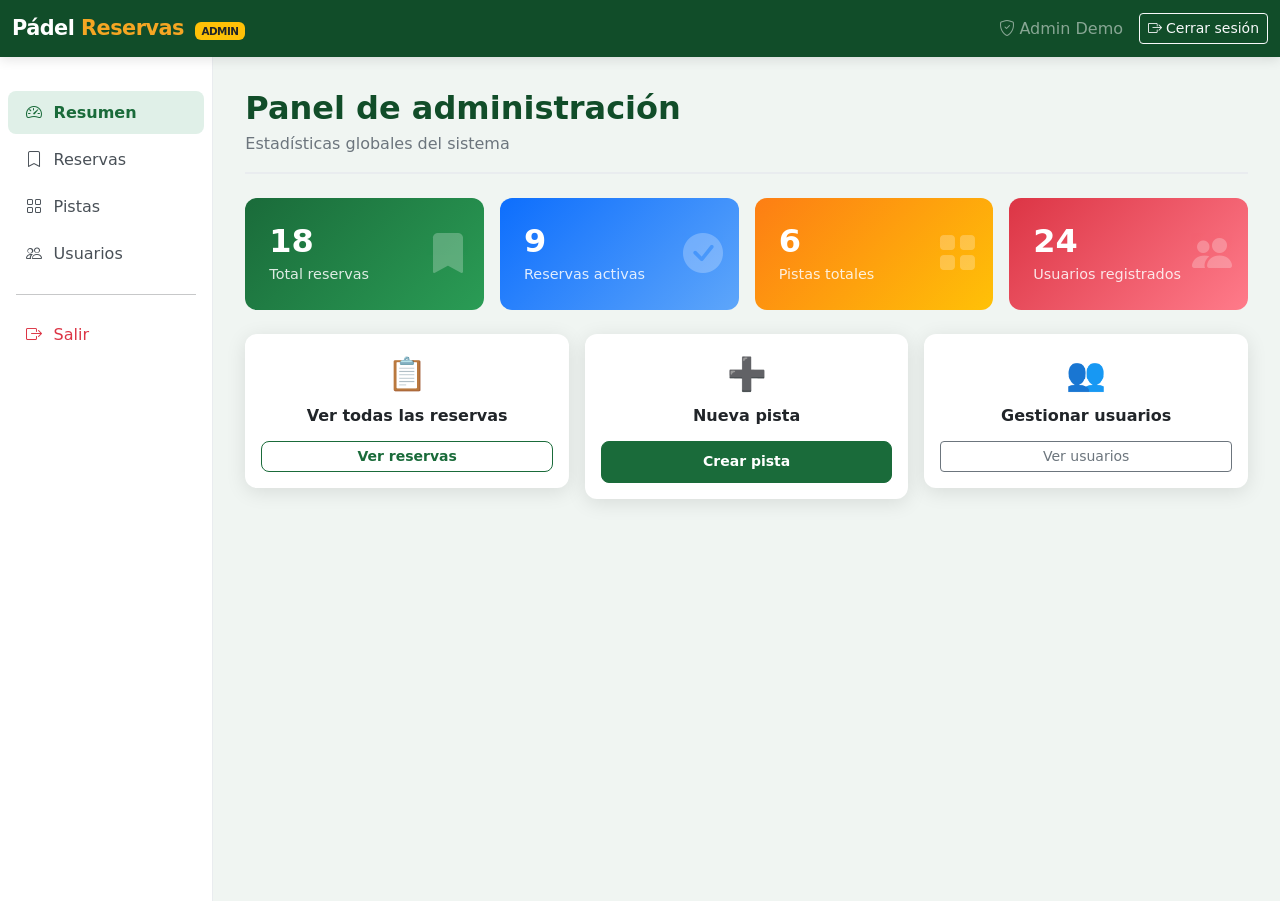
==== docs/admin.html @ 4d194f43 "Commit" ====
<!DOCTYPE html>
<html lang="es">
<head>
  <meta charset="UTF-8" />
  <meta name="viewport" content="width=device-width, initial-scale=1.0" />
  <title>Pádel Reservas — Panel Admin</title>
  <link rel="stylesheet" href="https://cdn.jsdelivr.net/npm/bootstrap@5.3.3/dist/css/bootstrap.min.css" />
  <link rel="stylesheet" href="https://cdn.jsdelivr.net/npm/bootstrap-icons@1.11.3/font/bootstrap-icons.min.css" />
  <link rel="stylesheet" href="css/style.css" />
</head>
<body>

<!-- ===== NAVBAR ===== -->
<nav class="navbar navbar-expand-md navbar-dark" style="background:#114d29;">
  <div class="container-fluid">
    <a class="navbar-brand" href="#"> Pádel <span>Reservas</span> <span class="badge bg-warning text-dark ms-1" style="font-size:.65rem;">ADMIN</span></a>
    <button class="navbar-toggler" type="button" data-bs-toggle="collapse" data-bs-target="#navMenu">
      <span class="navbar-toggler-icon"></span>
    </button>
    <div class="collapse navbar-collapse" id="navMenu">
      <ul class="navbar-nav ms-auto align-items-md-center gap-2">
        <li class="nav-item">
          <span class="nav-link text-white-50">
            <i class="bi bi-shield-check me-1"></i><span id="navName">Admin</span>
          </span>
        </li>
        <li class="nav-item">
          <button class="btn btn-outline-light btn-sm" id="logoutBtn">
            <i class="bi bi-box-arrow-right me-1"></i>Cerrar sesión
          </button>
        </li>
      </ul>
    </div>
  </div>
</nav>

<!-- ===== LAYOUT ===== -->
<div class="container-fluid g-0">
  <div class="row g-0">

    <!-- SIDEBAR -->
    <div class="col-md-2 sidebar d-flex flex-column">
      <nav class="nav flex-column pt-2">
        <a class="nav-link active" href="#" data-section="resumen">
          <i class="bi bi-speedometer2"></i> Resumen
        </a>
        <a class="nav-link" href="#" data-section="reservas">
          <i class="bi bi-bookmark"></i> Reservas
        </a>
        <a class="nav-link" href="#" data-section="pistas">
          <i class="bi bi-grid"></i> Pistas
        </a>
        <a class="nav-link" href="#" data-section="usuarios">
          <i class="bi bi-people"></i> Usuarios
        </a>
        <hr class="mx-3" />
        <a class="nav-link text-danger" href="#" id="sidebarLogout">
          <i class="bi bi-box-arrow-right"></i> Salir
        </a>
      </nav>
    </div>

    <!-- MAIN -->
    <div class="col-md-10 main-content">

      <!-- ===== RESUMEN ===== -->
      <div class="section active" id="sec-resumen">
        <div class="page-header">
          <h2>Panel de administración</h2>
          <p>Estadísticas globales del sistema</p>
        </div>

        <div class="row g-3 mb-4">
          <div class="col-6 col-lg-3">
            <div class="stat-card stat-green">
              <h3 id="statTotalRes">–</h3>
              <p>Total reservas</p>
              <i class="bi bi-bookmark-fill stat-icon"></i>
            </div>
          </div>
          <div class="col-6 col-lg-3">
            <div class="stat-card stat-blue">
              <h3 id="statActivasRes">–</h3>
              <p>Reservas activas</p>
              <i class="bi bi-check-circle-fill stat-icon"></i>
            </div>
          </div>
          <div class="col-6 col-lg-3">
            <div class="stat-card stat-orange">
              <h3 id="statTotalPistas">–</h3>
              <p>Pistas totales</p>
              <i class="bi bi-grid-fill stat-icon"></i>
            </div>
          </div>
          <div class="col-6 col-lg-3">
            <div class="stat-card stat-red">
              <h3 id="statTotalUsers">–</h3>
              <p>Usuarios registrados</p>
              <i class="bi bi-people-fill stat-icon"></i>
            </div>
          </div>
        </div>

        <!-- Acciones rápidas -->
        <div class="row g-3">
          <div class="col-md-4">
            <div class="card text-center p-3">
              <div style="font-size:2rem;margin-bottom:.5rem;">📋</div>
              <h6 class="fw-bold">Ver todas las reservas</h6>
              <button class="btn btn-sm btn-outline-primary mt-2" onclick="navigateTo('reservas')">Ver reservas</button>
            </div>
          </div>
          <div class="col-md-4">
            <div class="card text-center p-3">
              <div style="font-size:2rem;margin-bottom:.5rem;">➕</div>
              <h6 class="fw-bold">Nueva pista</h6>
              <button class="btn btn-sm btn-primary mt-2" onclick="navigateTo('pistas'); setTimeout(openCreateCourtModal, 300)">Crear pista</button>
            </div>
          </div>
          <div class="col-md-4">
            <div class="card text-center p-3">
              <div style="font-size:2rem;margin-bottom:.5rem;">👥</div>
              <h6 class="fw-bold">Gestionar usuarios</h6>
              <button class="btn btn-sm btn-outline-secondary mt-2" onclick="navigateTo('usuarios')">Ver usuarios</button>
            </div>
          </div>
        </div>
      </div>

      <!-- ===== RESERVAS ADMIN ===== -->
      <div class="section" id="sec-reservas">
        <div class="page-header">
          <h2>Todas las reservas</h2>
          <p>Gestión global de reservas</p>
        </div>

        <!-- Filtros -->
        <div class="card mb-3">
          <div class="card-body">
            <div class="row g-2 align-items-end">
              <div class="col-md-3">
                <label class="form-label small fw-semibold">Fecha</label>
                <input type="date" class="form-control form-control-sm" id="adminResDate" />
              </div>
              <div class="col-md-3">
                <label class="form-label small fw-semibold">Pista</label>
                <select class="form-select form-select-sm" id="adminResCourt">
                  <option value="">Todas</option>
                </select>
              </div>
              <div class="col-md-3">
                <label class="form-label small fw-semibold">Usuario ID</label>
                <input type="number" class="form-control form-control-sm" id="adminResUser" placeholder="ID usuario" />
              </div>
              <div class="col-md-3">
                <button class="btn btn-primary btn-sm w-100" id="adminResFilterBtn">
                  <i class="bi bi-funnel me-1"></i>Filtrar
                </button>
              </div>
            </div>
          </div>
        </div>

        <div id="adminResTable">
          <div class="loading-spinner"><div class="spinner-border text-success me-2"></div> Cargando...</div>
        </div>
      </div>

      <!-- ===== PISTAS ADMIN ===== -->
      <div class="section" id="sec-pistas">
        <div class="page-header d-flex justify-content-between align-items-center flex-wrap gap-2">
          <div>
            <h2>Gestión de pistas</h2>
            <p>Crear, editar y desactivar pistas</p>
          </div>
          <button class="btn btn-primary" onclick="openCreateCourtModal()">
            <i class="bi bi-plus-lg me-2"></i>Nueva pista
          </button>
        </div>
        <div id="adminCourtsTable">
          <div class="loading-spinner"><div class="spinner-border text-success me-2"></div> Cargando...</div>
        </div>
      </div>

      <!-- ===== USUARIOS ADMIN ===== -->
      <div class="section" id="sec-usuarios">
        <div class="page-header">
          <h2>Usuarios registrados</h2>
          <p>Listado de todos los usuarios del sistema</p>
        </div>
        <div id="adminUsersTable">
          <div class="loading-spinner"><div class="spinner-border text-success me-2"></div> Cargando...</div>
        </div>
      </div>

    </div><!-- /main-content -->
  </div><!-- /row -->
</div><!-- /container-fluid -->

<!-- ===== MODAL: CREAR/EDITAR PISTA ===== -->
<div class="modal fade" id="courtModal" tabindex="-1">
  <div class="modal-dialog modal-dialog-centered">
    <div class="modal-content">
      <div class="modal-header">
        <h5 class="modal-title" id="courtModalTitle"><i class="bi bi-grid me-2 text-success"></i>Nueva pista</h5>
        <button type="button" class="btn-close" data-bs-dismiss="modal"></button>
      </div>
      <div class="modal-body">
        <div id="courtModalAlert"></div>
        <form id="courtForm" novalidate>
          <input type="hidden" id="courtId" />
          <div class="mb-3">
            <label class="form-label">Nombre de la pista</label>
            <input type="text" class="form-control" id="courtNombre" placeholder="Pista 1" required />
          </div>
          <div class="mb-3">
            <label class="form-label">Ubicación</label>
            <input type="text" class="form-control" id="courtUbicacion" placeholder="Pabellón A, planta baja" />
          </div>
          <div class="mb-3">
            <label class="form-label">Precio por hora (€)</label>
            <div class="input-group">
              <span class="input-group-text">€</span>
              <input type="number" class="form-control" id="courtPrecio" step="0.5" min="0" placeholder="15.00" />
            </div>
          </div>
          <div class="form-check form-switch mb-3" id="courtActivaRow" style="display:none;">
            <input class="form-check-input" type="checkbox" id="courtActiva" checked />
            <label class="form-check-label" for="courtActiva">Pista activa</label>
          </div>
        </form>
      </div>
      <div class="modal-footer">
        <button type="button" class="btn btn-secondary" data-bs-dismiss="modal">Cancelar</button>
        <button type="button" class="btn btn-primary" id="saveCourtBtn">
          <i class="bi bi-floppy me-2"></i>Guardar
        </button>
      </div>
    </div>
  </div>
</div>

<script src="https://cdn.jsdelivr.net/npm/bootstrap@5.3.3/dist/js/bootstrap.bundle.min.js"></script>
<script>
  document.getElementById('navName').textContent = 'Admin Demo';

  function showDemo(message) {
    alert(message || 'Modo demo visual: accion sin backend.');
  }

  // ===== NAVEGACIÓN =====
  function navigateTo(sectionName) {
    document.querySelectorAll('.section').forEach(s => s.classList.remove('active'));
    document.querySelectorAll('.sidebar .nav-link').forEach(l => l.classList.remove('active'));
    document.getElementById('sec-' + sectionName).classList.add('active');
    document.querySelector(`[data-section="${sectionName}"]`).classList.add('active');
    onSectionEnter(sectionName);
  }

  document.querySelectorAll('[data-section]').forEach(link => {
    link.addEventListener('click', function (e) {
      e.preventDefault();
      navigateTo(this.dataset.section);
    });
  });

  function onSectionEnter(name) {
    if (name === 'resumen')  loadResumen();
    if (name === 'reservas') { initAdminResFilter(); loadAdminReservations(); }
    if (name === 'pistas')   loadAdminCourts();
    if (name === 'usuarios') loadAdminUsers();
  }

  document.getElementById('logoutBtn').addEventListener('click', function () { showDemo('Modo demo visual: no hay logout real.'); });
  document.getElementById('sidebarLogout').addEventListener('click', function (e) { e.preventDefault(); showDemo('Modo demo visual: no hay logout real.'); });

  // ===== RESUMEN =====
  function loadResumen() {
    document.getElementById('statTotalRes').textContent = '18';
    document.getElementById('statActivasRes').textContent = '9';
    document.getElementById('statTotalPistas').textContent = '6';
    document.getElementById('statTotalUsers').textContent = '24';
  }
  loadResumen();

  // ===== RESERVAS ADMIN =====
  function initAdminResFilter() {
    const sel = document.getElementById('adminResCourt');
    if (sel.options.length <= 1) {
      sel.innerHTML += '<option value="1">Pista Central</option><option value="2">Pista Norte</option>';
    }
  }

  function loadAdminReservations() {
    const container = document.getElementById('adminResTable');
    container.innerHTML = `
        <div class="table-responsive">
          <table class="table table-hover align-middle">
            <thead>
              <tr>
                <th>#</th>
                <th>Usuario</th>
                <th>Pista</th>
                <th>Fecha</th>
                <th>Inicio</th>
                <th>Fin</th>
                <th>Duración</th>
                <th>Estado</th>
              </tr>
            </thead>
            <tbody>
              <tr>
                <td class="text-muted small">501</td>
                <td>Usuario Demo</td>
                <td><strong>Pista Central</strong></td>
                <td>14/04/2026</td>
                <td>18:00</td>
                <td>19:00</td>
                <td>60 min</td>
                <td><span class="badge-activa">ACTIVA</span></td>
              </tr>
            </tbody>
          </table>
        </div>`;
  }

  document.getElementById('adminResFilterBtn').addEventListener('click', function () {
    showDemo('Modo demo visual: filtro sin backend.');
    loadAdminReservations();
  });

  // ===== PISTAS ADMIN =====
  function loadAdminCourts() {
    const container = document.getElementById('adminCourtsTable');
    container.innerHTML = `
        <div class="table-responsive">
          <table class="table table-hover align-middle">
            <thead>
              <tr>
                <th>#</th>
                <th>Nombre</th>
                <th>Ubicación</th>
                <th>Precio/h</th>
                <th>Estado</th>
                <th>Acciones</th>
              </tr>
            </thead>
            <tbody>
              <tr>
                <td class="text-muted small">1</td>
                <td><strong>Pista Central</strong></td>
                <td>Pabellon A</td>
                <td>18 EUR</td>
                <td><span class="badge bg-success">Activa</span></td>
                <td>
                  <button class="btn btn-sm btn-outline-warning me-1" onclick="openEditCourtModal(1, 'Pista Central', 'Pabellon A', 18, true)"><i class="bi bi-pencil"></i></button>
                  <button class="btn btn-sm btn-outline-danger" onclick="deleteCourt()"><i class="bi bi-trash"></i></button>
                </td>
              </tr>
            </tbody>
          </table>
        </div>`;
  }

  // Crear pista
  function openCreateCourtModal() {
    document.getElementById('courtModalTitle').innerHTML = '<i class="bi bi-plus-lg me-2 text-success"></i>Nueva pista';
    document.getElementById('courtId').value      = '';
    document.getElementById('courtNombre').value  = '';
    document.getElementById('courtUbicacion').value = '';
    document.getElementById('courtPrecio').value  = '';
    document.getElementById('courtModalAlert').innerHTML = '';
    document.getElementById('courtActivaRow').style.display = 'none';
    new bootstrap.Modal(document.getElementById('courtModal')).show();
  }

  // Editar pista
  function openEditCourtModal(id, nombre, ubicacion, precio, activa) {
    document.getElementById('courtModalTitle').innerHTML = '<i class="bi bi-pencil me-2 text-warning"></i>Editar pista';
    document.getElementById('courtId').value       = id;
    document.getElementById('courtNombre').value   = nombre;
    document.getElementById('courtUbicacion').value = ubicacion;
    document.getElementById('courtPrecio').value   = precio ?? '';
    document.getElementById('courtActiva').checked = activa;
    document.getElementById('courtModalAlert').innerHTML = '';
    document.getElementById('courtActivaRow').style.display = 'block';
    new bootstrap.Modal(document.getElementById('courtModal')).show();
  }

  document.getElementById('saveCourtBtn').addEventListener('click', function () {
    document.getElementById('courtModalAlert').innerHTML = '<div class="alert alert-info py-2">Modo demo visual: no se guardan cambios reales.</div>';
  });

  function deleteCourt() {
    showDemo('Modo demo visual: eliminar/desactivar pista sin backend.');
  }

  // ===== USUARIOS ADMIN =====
  function loadAdminUsers() {
    const container = document.getElementById('adminUsersTable');
    container.innerHTML = `
        <div class="table-responsive">
          <table class="table table-hover align-middle">
            <thead>
              <tr>
                <th>#</th>
                <th>Nombre</th>
                <th>Email</th>
                <th>Teléfono</th>
                <th>Rol</th>
                <th>Fecha registro</th>
                <th>Estado</th>
              </tr>
            </thead>
            <tbody>
              <tr>
                <td class="text-muted small">10</td>
                <td><strong>Usuario Demo</strong></td>
                <td>demo@padel.local</td>
                <td>600 000 000</td>
                <td><span class="badge bg-primary">USER</span></td>
                <td class="small text-muted">14/04/2026</td>
                <td><span class="badge bg-success">Activo</span></td>
              </tr>
            </tbody>
          </table>
        </div>`;
  }

  // Carga sección inicial
  onSectionEnter('resumen');
</script>
</body>
</html>
---- docs/css/style.css ----
/* ===== PÁDEL RESERVAS - Custom Styles ===== */

:root {
  --primary: #1a6b3a;
  --primary-dark: #114d29;
  --primary-light: #2a9c55;
  --accent: #f5a623;
  --bg-dark: #0f1b14;
  --bg-card: #ffffff;
  --text-muted: #6c757d;
  --border-radius: 12px;
  --shadow: 0 4px 20px rgba(0,0,0,0.10);
  --shadow-lg: 0 8px 40px rgba(0,0,0,0.18);
}

/* ===== BASE ===== */
body {
  font-family: 'Segoe UI', system-ui, -apple-system, sans-serif;
  background-color: #f0f5f2;
  color: #212529;
}

/* ===== NAVBAR ===== */
.navbar-brand {
  font-weight: 700;
  font-size: 1.3rem;
  letter-spacing: -0.5px;
}

.navbar-brand span {
  color: var(--accent);
}

.navbar {
  box-shadow: 0 2px 12px rgba(0,0,0,0.12);
}

/* ===== AUTH PAGES ===== */
.auth-wrapper {
  min-height: 100vh;
  display: flex;
  align-items: center;
  justify-content: center;
  background: linear-gradient(135deg, var(--bg-dark) 0%, var(--primary-dark) 50%, var(--primary) 100%);
  padding: 2rem 1rem;
}

.auth-card {
  background: white;
  border-radius: var(--border-radius);
  box-shadow: var(--shadow-lg);
  width: 100%;
  max-width: 440px;
  padding: 2.5rem 2.2rem;
}

.auth-logo {
  text-align: center;
  margin-bottom: 1.5rem;
}

.auth-logo .logo-icon {
  width: 64px;
  height: 64px;
  background: linear-gradient(135deg, var(--primary), var(--primary-light));
  border-radius: 16px;
  display: inline-flex;
  align-items: center;
  justify-content: center;
  font-size: 2rem;
  margin-bottom: 0.75rem;
}

.auth-logo h1 {
  font-size: 1.6rem;
  font-weight: 700;
  color: var(--primary-dark);
  margin: 0;
}

.auth-logo p {
  color: var(--text-muted);
  font-size: 0.9rem;
  margin: 0.25rem 0 0;
}

/* ===== FORM CONTROLS ===== */
.form-control, .form-select {
  border-radius: 8px;
  border: 1.5px solid #dee2e6;
  padding: 0.6rem 0.9rem;
  transition: border-color 0.2s, box-shadow 0.2s;
}

.form-control:focus, .form-select:focus {
  border-color: var(--primary);
  box-shadow: 0 0 0 3px rgba(26,107,58,0.12);
}

.form-label {
  font-weight: 500;
  font-size: 0.88rem;
  color: #495057;
  margin-bottom: 0.3rem;
}

/* ===== BUTTONS ===== */
.btn-primary {
  background-color: var(--primary);
  border-color: var(--primary);
  border-radius: 8px;
  font-weight: 600;
  padding: 0.6rem 1.2rem;
  transition: background-color 0.2s, transform 0.1s;
}

.btn-primary:hover {
  background-color: var(--primary-dark);
  border-color: var(--primary-dark);
  transform: translateY(-1px);
}

.btn-primary:active {
  transform: translateY(0);
}

.btn-outline-primary {
  color: var(--primary);
  border-color: var(--primary);
  border-radius: 8px;
  font-weight: 600;
}

.btn-outline-primary:hover {
  background-color: var(--primary);
  border-color: var(--primary);
}

.btn-danger {
  border-radius: 8px;
  font-weight: 600;
}

.btn-warning {
  border-radius: 8px;
  font-weight: 600;
}

.btn-success {
  background-color: var(--primary);
  border-color: var(--primary);
  border-radius: 8px;
  font-weight: 600;
}

/* ===== CARDS ===== */
.card {
  border: none;
  border-radius: var(--border-radius);
  box-shadow: var(--shadow);
}

.card-header {
  border-radius: var(--border-radius) var(--border-radius) 0 0 !important;
  font-weight: 600;
}

/* ===== DASHBOARD ===== */
.sidebar {
  min-height: calc(100vh - 56px);
  background: white;
  border-right: 1px solid #e9ecef;
  padding-top: 1.5rem;
}

.sidebar .nav-link {
  color: #495057;
  border-radius: 8px;
  margin: 2px 8px;
  padding: 0.6rem 1rem;
  display: flex;
  align-items: center;
  gap: 0.6rem;
  font-weight: 500;
  transition: background-color 0.15s, color 0.15s;
}

.sidebar .nav-link:hover {
  background-color: #f0f5f2;
  color: var(--primary);
}

.sidebar .nav-link.active {
  background-color: #e0f0e8;
  color: var(--primary);
  font-weight: 600;
}

.sidebar .nav-link i {
  width: 20px;
  text-align: center;
}

.main-content {
  padding: 2rem;
}

/* ===== STATS CARDS ===== */
.stat-card {
  border-radius: var(--border-radius);
  padding: 1.5rem;
  color: white;
  position: relative;
  overflow: hidden;
}

.stat-card .stat-icon {
  font-size: 2.5rem;
  opacity: 0.25;
  position: absolute;
  right: 1rem;
  top: 50%;
  transform: translateY(-50%);
}

.stat-card h3 {
  font-size: 2rem;
  font-weight: 700;
  margin: 0;
}

.stat-card p {
  margin: 0.25rem 0 0;
  opacity: 0.85;
  font-size: 0.9rem;
}

.stat-green { background: linear-gradient(135deg, var(--primary), var(--primary-light)); }
.stat-blue  { background: linear-gradient(135deg, #0d6efd, #5ea6fa); }
.stat-orange{ background: linear-gradient(135deg, #fd7e14, #ffc107); }
.stat-red   { background: linear-gradient(135deg, #dc3545, #ff7b8a); }

/* ===== TABLES ===== */
.table {
  border-radius: var(--border-radius);
  overflow: hidden;
}

.table thead th {
  background-color: #f8fafa;
  font-weight: 600;
  font-size: 0.85rem;
  text-transform: uppercase;
  letter-spacing: 0.5px;
  color: var(--text-muted);
  border-bottom: 2px solid #e9ecef;
}

/* ===== BADGES ===== */
.badge-activa {
  background-color: #d1f5e0;
  color: #155724;
  border-radius: 20px;
  padding: 4px 10px;
  font-size: 0.8rem;
  font-weight: 600;
}

.badge-cancelada {
  background-color: #f8d7da;
  color: #721c24;
  border-radius: 20px;
  padding: 4px 10px;
  font-size: 0.8rem;
  font-weight: 600;
}

/* ===== COURT CARDS ===== */
.court-card {
  border-radius: var(--border-radius);
  overflow: hidden;
  transition: transform 0.2s, box-shadow 0.2s;
  cursor: pointer;
}

.court-card:hover {
  transform: translateY(-3px);
  box-shadow: var(--shadow-lg);
}

.court-card .court-img {
  height: 140px;
  background: linear-gradient(135deg, var(--primary-dark), var(--primary));
  display: flex;
  align-items: center;
  justify-content: center;
  font-size: 3.5rem;
}

/* ===== AVAILABILITY SLOTS ===== */
.slot-grid {
  display: grid;
  grid-template-columns: repeat(auto-fill, minmax(110px, 1fr));
  gap: 0.5rem;
  margin-top: 1rem;
}

.slot {
  padding: 0.5rem;
  border-radius: 8px;
  text-align: center;
  font-size: 0.85rem;
  font-weight: 600;
  cursor: pointer;
  transition: transform 0.1s;
  border: 2px solid transparent;
}

.slot-available {
  background-color: #e0f0e8;
  color: var(--primary-dark);
  border-color: #b0ddc0;
}

.slot-available:hover {
  background-color: var(--primary);
  color: white;
  transform: scale(1.03);
}

.slot-selected {
  background-color: var(--primary);
  color: white;
  border-color: var(--primary-dark);
}

/* ===== MODALS ===== */
.modal-content {
  border: none;
  border-radius: var(--border-radius);
  box-shadow: var(--shadow-lg);
}

.modal-header {
  border-bottom: 1px solid #f0f0f0;
  padding: 1.25rem 1.5rem;
}

.modal-footer {
  border-top: 1px solid #f0f0f0;
  padding: 1rem 1.5rem;
}

/* ===== ALERTS ===== */
.alert {
  border-radius: 8px;
  border: none;
  font-size: 0.9rem;
}

/* ===== LOADING ===== */
.loading-spinner {
  display: flex;
  align-items: center;
  justify-content: center;
  padding: 3rem;
  color: var(--text-muted);
}

/* ===== PAGE HEADER ===== */
.page-header {
  margin-bottom: 1.5rem;
  padding-bottom: 1rem;
  border-bottom: 2px solid #e9ecef;
}

.page-header h2 {
  font-weight: 700;
  color: var(--primary-dark);
  margin: 0;
}

.page-header p {
  color: var(--text-muted);
  margin: 0.25rem 0 0;
}

/* ===== SECTION DIVIDER ===== */
.section { display: none; }
.section.active { display: block; }

/* ===== EMPTY STATE ===== */
.empty-state {
  text-align: center;
  padding: 3rem;
  color: var(--text-muted);
}

.empty-state i {
  font-size: 3rem;
  margin-bottom: 1rem;
  opacity: 0.4;
}

/* ===== RESPONSIVE ===== */
@media (max-width: 768px) {
  .sidebar {
    min-height: auto;
    border-right: none;
    border-bottom: 1px solid #e9ecef;
    padding: 0.5rem 0;
  }

  .sidebar .nav-link {
    display: inline-flex;
    margin: 2px 4px;
    padding: 0.5rem 0.75rem;
    font-size: 0.85rem;
  }

  .main-content {
    padding: 1rem;
  }

  .auth-card {
    padding: 1.8rem 1.5rem;
  }
}

@media (max-width: 576px) {
  .slot-grid {
    grid-template-columns: repeat(auto-fill, minmax(90px, 1fr));
  }
}
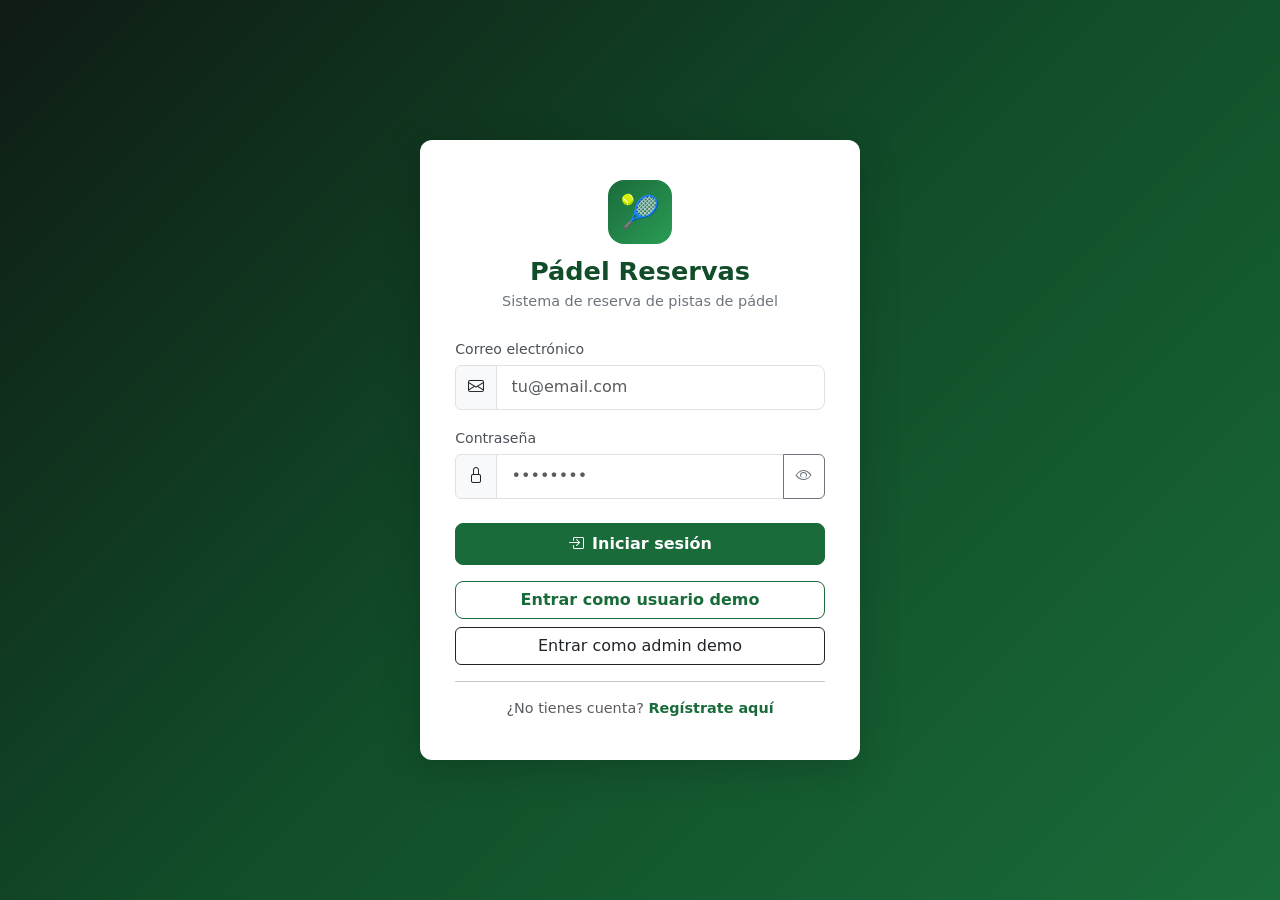
==== commit e6d0336f: "commit frontend" ====
--- a/docs/admin.html
+++ b/docs/admin.html
@@ -241,8 +241,14 @@
 </div>
 
 <script src="https://cdn.jsdelivr.net/npm/bootstrap@5.3.3/dist/js/bootstrap.bundle.min.js"></script>
+<script src="js/api-client.js"></script>
 <script>
-  document.getElementById('navName').textContent = 'Admin Demo';
+  const auth = AppApi.requireRole('ADMIN');
+  if (!auth.ok) {
+    window.location.href = auth.redirect;
+  }
+
+  document.getElementById('navName').textContent = auth.user.nombre || 'Admin Demo';
 
   function showDemo(message) {
     alert(message || 'Modo demo visual: accion sin backend.');
@@ -271,8 +277,15 @@
     if (name === 'usuarios') loadAdminUsers();
   }
 
-  document.getElementById('logoutBtn').addEventListener('click', function () { showDemo('Modo demo visual: no hay logout real.'); });
-  document.getElementById('sidebarLogout').addEventListener('click', function (e) { e.preventDefault(); showDemo('Modo demo visual: no hay logout real.'); });
+  document.getElementById('logoutBtn').addEventListener('click', function () {
+    AppApi.logout();
+    window.location.href = 'index.html';
+  });
+  document.getElementById('sidebarLogout').addEventListener('click', function (e) {
+    e.preventDefault();
+    AppApi.logout();
+    window.location.href = 'index.html';
+  });
 
   // ===== RESUMEN =====
   function loadResumen() {
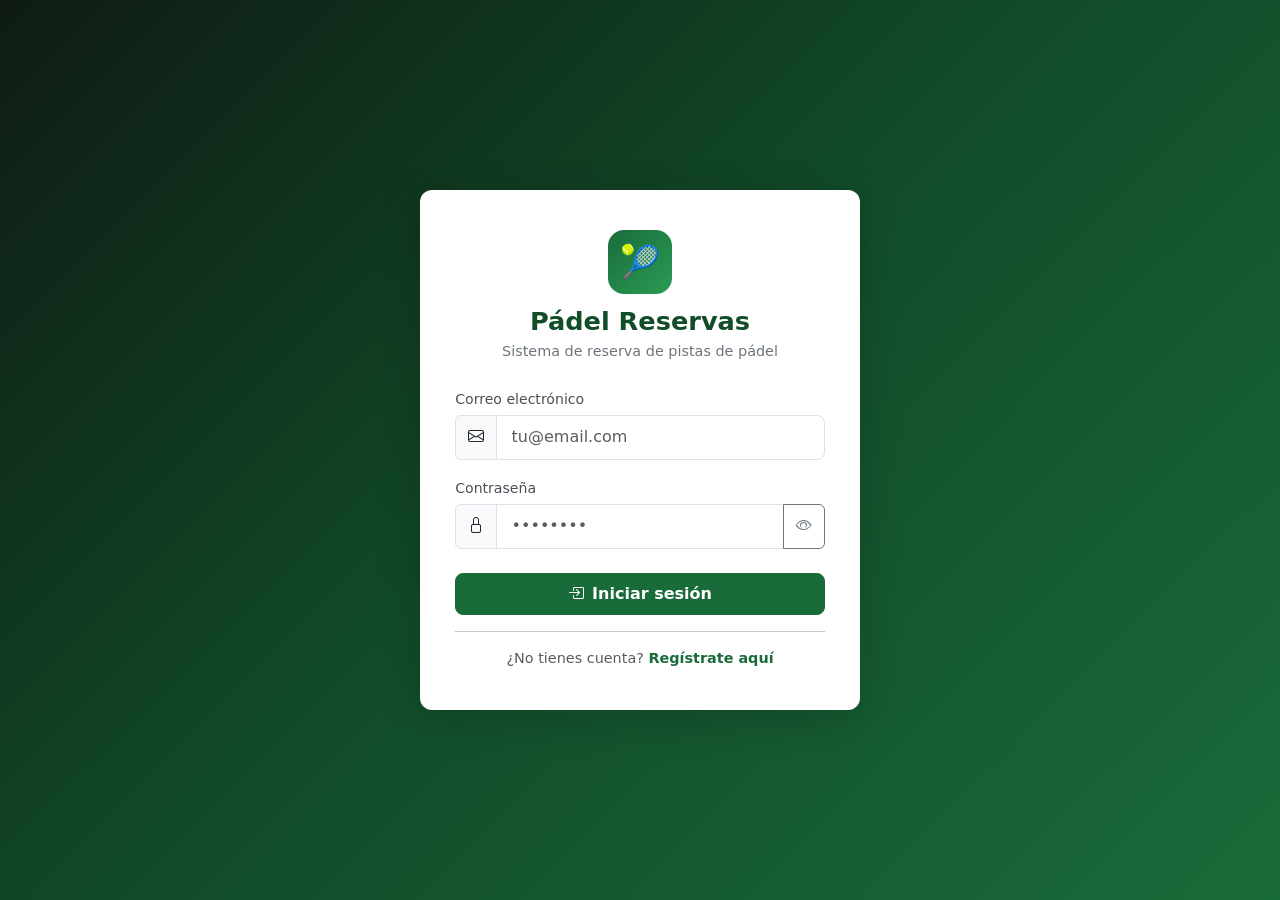
==== commit 514d8d5f: "Version Final" ====
--- a/docs/admin.html
+++ b/docs/admin.html
@@ -149,8 +149,10 @@
                 </select>
               </div>
               <div class="col-md-3">
-                <label class="form-label small fw-semibold">Usuario ID</label>
-                <input type="number" class="form-control form-control-sm" id="adminResUser" placeholder="ID usuario" />
+                <label class="form-label small fw-semibold">Usuario</label>
+                <select class="form-select form-select-sm" id="adminResUser">
+                  <option value="">Todos</option>
+                </select>
               </div>
               <div class="col-md-3">
                 <button class="btn btn-primary btn-sm w-100" id="adminResFilterBtn">
@@ -240,18 +242,68 @@
   </div>
 </div>
 
+<!-- ===== MODAL: EDITAR USUARIO ===== -->
+<div class="modal fade" id="userModal" tabindex="-1">
+  <div class="modal-dialog modal-dialog-centered">
+    <div class="modal-content">
+      <div class="modal-header">
+        <h5 class="modal-title"><i class="bi bi-person-lines-fill me-2 text-primary"></i>Editar usuario</h5>
+        <button type="button" class="btn-close" data-bs-dismiss="modal"></button>
+      </div>
+      <div class="modal-body">
+        <div id="userModalAlert"></div>
+        <form id="userForm" novalidate>
+          <input type="hidden" id="userId" />
+          <div class="mb-3">
+            <label class="form-label">Nombre</label>
+            <input type="text" class="form-control" id="userName" placeholder="Nombre" required />
+          </div>
+          <div class="mb-3">
+            <label class="form-label">Apellidos</label>
+            <input type="text" class="form-control" id="userApellidos" placeholder="Apellidos" required />
+          </div>
+          <div class="mb-3">
+            <label class="form-label">Email</label>
+            <input type="email" class="form-control" id="userEmail" placeholder="correo@ejemplo.com" disabled />
+            <small class="form-text text-muted">El email no puede cambiar</small>
+          </div>
+          <div class="mb-3">
+            <label class="form-label">Teléfono</label>
+            <input type="tel" class="form-control" id="userTelefono" placeholder="+34 666 123 456" />
+          </div>
+          <div class="mb-3">
+            <label class="form-label">Rol</label>
+            <select class="form-select" id="userRol">
+              <option value="USER">Usuario normal</option>
+              <option value="ADMIN">Administrador</option>
+            </select>
+          </div>
+        </form>
+      </div>
+      <div class="modal-footer">
+        <button type="button" class="btn btn-secondary" data-bs-dismiss="modal">Cancelar</button>
+        <button type="button" class="btn btn-primary" id="saveUserBtn">
+          <i class="bi bi-floppy me-2"></i>Guardar cambios
+        </button>
+      </div>
+    </div>
+  </div>
+</div>
+
 <script src="https://cdn.jsdelivr.net/npm/bootstrap@5.3.3/dist/js/bootstrap.bundle.min.js"></script>
 <script src="js/api-client.js"></script>
 <script>
-  const auth = AppApi.requireRole('ADMIN');
-  if (!auth.ok) {
-    window.location.href = auth.redirect;
-  }
-
-  document.getElementById('navName').textContent = auth.user.nombre || 'Admin Demo';
-
-  function showDemo(message) {
-    alert(message || 'Modo demo visual: accion sin backend.');
+  const _as = AppApi.getSession();
+  if (!_as) { window.location.href = 'index.html'; }
+  if (_as && _as.rol !== 'ADMIN') { window.location.href = 'dashboard.html'; }
+
+  document.getElementById('navName').textContent = _as?.nombre || 'Admin';
+
+  const BASE = AppApi.config.baseUrl;
+
+  function showInline(targetId, message, type) {
+    const t = document.getElementById(targetId);
+    if (t) t.innerHTML = `<div class="alert alert-${type || 'info'} py-2">${message}</div>`;
   }
 
   // ===== NAVEGACIÓN =====
@@ -264,10 +316,7 @@
   }
 
   document.querySelectorAll('[data-section]').forEach(link => {
-    link.addEventListener('click', function (e) {
-      e.preventDefault();
-      navigateTo(this.dataset.section);
-    });
+    link.addEventListener('click', function (e) { e.preventDefault(); navigateTo(this.dataset.section); });
   });
 
   function onSectionEnter(name) {
@@ -278,170 +327,393 @@
   }
 
   document.getElementById('logoutBtn').addEventListener('click', function () {
-    AppApi.logout();
-    window.location.href = 'index.html';
+    AppApi.logout().finally(() => { window.location.href = 'index.html?forceLogin=1'; });
   });
   document.getElementById('sidebarLogout').addEventListener('click', function (e) {
     e.preventDefault();
-    AppApi.logout();
-    window.location.href = 'index.html';
+    AppApi.logout().finally(() => { window.location.href = 'index.html?forceLogin=1'; });
   });
 
   // ===== RESUMEN =====
-  function loadResumen() {
-    document.getElementById('statTotalRes').textContent = '18';
-    document.getElementById('statActivasRes').textContent = '9';
-    document.getElementById('statTotalPistas').textContent = '6';
-    document.getElementById('statTotalUsers').textContent = '24';
+  async function loadResumen() {
+    ['statTotalRes', 'statActivasRes', 'statTotalPistas', 'statTotalUsers'].forEach(id => {
+      document.getElementById(id).textContent = '…';
+    });
+    try {
+      const [resResp, courtsResp, usersResp] = await Promise.all([
+        fetch(BASE + '/admin/reservations', { credentials: 'include' }),
+        fetch(BASE + '/courts',             { credentials: 'include' }),
+        fetch(BASE + '/users',              { credentials: 'include' })
+      ]);
+      const reservations = resResp.ok    ? await resResp.json()    : [];
+      const courts       = courtsResp.ok ? await courtsResp.json() : [];
+      const users        = usersResp.ok  ? await usersResp.json()  : [];
+
+      document.getElementById('statTotalRes').textContent    = reservations.length;
+      document.getElementById('statActivasRes').textContent  = reservations.filter(r => r.estado === 'ACTIVA').length;
+      document.getElementById('statTotalPistas').textContent = courts.length;
+      document.getElementById('statTotalUsers').textContent  = users.length;
+    } catch (_) {
+      ['statTotalRes', 'statActivasRes', 'statTotalPistas', 'statTotalUsers'].forEach(id => {
+        document.getElementById(id).textContent = '–';
+      });
+    }
   }
-  loadResumen();
 
   // ===== RESERVAS ADMIN =====
-  function initAdminResFilter() {
-    const sel = document.getElementById('adminResCourt');
-    if (sel.options.length <= 1) {
-      sel.innerHTML += '<option value="1">Pista Central</option><option value="2">Pista Norte</option>';
+  let adminCourtMap = {};
+
+  async function initAdminResFilter() {
+    const courtSel = document.getElementById('adminResCourt');
+    const userSel  = document.getElementById('adminResUser');
+
+    if (courtSel.options.length <= 1) {
+      try {
+        const resp = await fetch(BASE + '/courts', { credentials: 'include' });
+        if (!resp.ok) throw new Error();
+        const courts = await resp.json();
+        adminCourtMap = {};
+        courts.forEach(c => {
+          adminCourtMap[c.idPista] = c.nombre;
+          courtSel.innerHTML += `<option value="${c.idPista}">${c.nombre}</option>`;
+        });
+      } catch (_) {}
+    }
+
+    if (userSel.options.length <= 1) {
+      try {
+        const resp = await fetch(BASE + '/users', { credentials: 'include' });
+        if (!resp.ok) throw new Error();
+        const users = await resp.json();
+        users.forEach(u => {
+          userSel.innerHTML += `<option value="${u.idUsuario}">${u.nombre} ${u.apellidos} &lt;${u.email}&gt;</option>`;
+        });
+      } catch (_) {}
     }
   }
 
-  function loadAdminReservations() {
+  async function loadAdminReservations() {
     const container = document.getElementById('adminResTable');
-    container.innerHTML = `
+    container.innerHTML = '<div class="loading-spinner"><div class="spinner-border text-success me-2"></div> Cargando...</div>';
+
+    const date     = document.getElementById('adminResDate').value;
+    const courtId  = document.getElementById('adminResCourt').value;
+    const userId   = document.getElementById('adminResUser').value;
+
+    let url = BASE + '/admin/reservations?';
+    if (date)     url += 'date='     + date     + '&';
+    if (courtId)  url += 'courtId='  + courtId  + '&';
+    if (userId)   url += 'userId='   + userId;
+
+    try {
+      const resp = await fetch(url, { credentials: 'include' });
+      if (!resp.ok) throw new Error(resp.status);
+      const reservations = await resp.json();
+
+      if (!reservations.length) {
+        container.innerHTML = '<div class="alert alert-secondary">No hay reservas con los filtros seleccionados.</div>';
+        return;
+      }
+
+      const rows = reservations.map(r => `
+        <tr>
+          <td class="text-muted small">${r.idReserva}</td>
+          <td>${r.usuario?.nombre ?? '–'} ${r.usuario?.apellidos ?? ''}<br>
+              <small class="text-muted">${r.usuario?.email ?? ''}</small></td>
+          <td><strong>${r.pista?.nombre ?? '–'}</strong></td>
+          <td>${r.fechaReserva}</td>
+          <td>${r.horaInicio?.substring(0, 5) ?? '–'}</td>
+          <td>${r.horaFin?.substring(0, 5) ?? '–'}</td>
+          <td>${r.duracionMinutos} min</td>
+          <td><span class="badge-${r.estado === 'ACTIVA' ? 'activa' : 'cancelada'}">${r.estado}</span></td>
+          <td>
+            ${r.estado === 'ACTIVA'
+              ? `<button class="btn btn-sm btn-outline-danger" onclick="adminCancelRes(${r.idReserva})" title="Cancelar reserva">
+                   <i class="bi bi-x-circle"></i>
+                 </button>`
+              : '–'}
+          </td>
+        </tr>`).join('');
+
+      container.innerHTML = `
         <div class="table-responsive">
           <table class="table table-hover align-middle">
-            <thead>
-              <tr>
-                <th>#</th>
-                <th>Usuario</th>
-                <th>Pista</th>
-                <th>Fecha</th>
-                <th>Inicio</th>
-                <th>Fin</th>
-                <th>Duración</th>
-                <th>Estado</th>
-              </tr>
-            </thead>
-            <tbody>
-              <tr>
-                <td class="text-muted small">501</td>
-                <td>Usuario Demo</td>
-                <td><strong>Pista Central</strong></td>
-                <td>14/04/2026</td>
-                <td>18:00</td>
-                <td>19:00</td>
-                <td>60 min</td>
-                <td><span class="badge-activa">ACTIVA</span></td>
-              </tr>
-            </tbody>
+            <thead><tr><th>#</th><th>Usuario</th><th>Pista</th><th>Fecha</th><th>Inicio</th><th>Fin</th><th>Duración</th><th>Estado</th><th>Acción</th></tr></thead>
+            <tbody>${rows}</tbody>
           </table>
         </div>`;
+    } catch (_) {
+      container.innerHTML = '<div class="alert alert-danger">No se pudieron cargar las reservas.</div>';
+    }
   }
 
-  document.getElementById('adminResFilterBtn').addEventListener('click', function () {
-    showDemo('Modo demo visual: filtro sin backend.');
-    loadAdminReservations();
-  });
+  document.getElementById('adminResFilterBtn').addEventListener('click', loadAdminReservations);
+
+  window.adminCancelRes = async function (id) {
+    if (!confirm('¿Cancelar esta reserva? El usuario será notificado en su panel.')) return;
+    try {
+      const resp = await fetch(BASE + '/reservations/' + id, { method: 'DELETE', credentials: 'include' });
+      if (!resp.ok) throw new Error();
+      loadAdminReservations();
+      loadResumen();
+    } catch (_) {
+      alert('No se pudo cancelar la reserva.');
+    }
+  };
 
   // ===== PISTAS ADMIN =====
-  function loadAdminCourts() {
+  async function loadAdminCourts() {
     const container = document.getElementById('adminCourtsTable');
-    container.innerHTML = `
+    container.innerHTML = '<div class="loading-spinner"><div class="spinner-border text-success me-2"></div> Cargando...</div>';
+    try {
+      const resp = await fetch(BASE + '/courts', { credentials: 'include' });
+      if (!resp.ok) throw new Error();
+      const courts = await resp.json();
+
+      if (!courts.length) {
+        container.innerHTML = '<div class="alert alert-secondary">No hay pistas registradas.</div>';
+        return;
+      }
+
+      const rows = courts.map(c => {
+        const nom = c.nombre.replace(/'/g, "\\'");
+        const ubi = c.ubicacion.replace(/'/g, "\\'");
+        return `
+          <tr>
+            <td class="text-muted small">${c.idPista}</td>
+            <td><strong>${c.nombre}</strong></td>
+            <td>${c.ubicacion}</td>
+            <td>${c.precioHora} €/h</td>
+            <td><span class="badge ${c.activa ? 'bg-success' : 'bg-secondary'}">${c.activa ? 'Activa' : 'Inactiva'}</span></td>
+            <td>
+              <button class="btn btn-sm btn-outline-warning me-1"
+                onclick="openEditCourtModal(${c.idPista},'${nom}','${ubi}',${c.precioHora},${c.activa})">
+                <i class="bi bi-pencil"></i>
+              </button>
+              <button class="btn btn-sm btn-outline-danger"
+                onclick="deleteCourt(${c.idPista},'${nom}')">
+                <i class="bi bi-trash"></i>
+              </button>
+            </td>
+          </tr>`;
+      }).join('');
+
+      container.innerHTML = `
         <div class="table-responsive">
           <table class="table table-hover align-middle">
-            <thead>
-              <tr>
-                <th>#</th>
-                <th>Nombre</th>
-                <th>Ubicación</th>
-                <th>Precio/h</th>
-                <th>Estado</th>
-                <th>Acciones</th>
-              </tr>
-            </thead>
-            <tbody>
-              <tr>
-                <td class="text-muted small">1</td>
-                <td><strong>Pista Central</strong></td>
-                <td>Pabellon A</td>
-                <td>18 EUR</td>
-                <td><span class="badge bg-success">Activa</span></td>
-                <td>
-                  <button class="btn btn-sm btn-outline-warning me-1" onclick="openEditCourtModal(1, 'Pista Central', 'Pabellon A', 18, true)"><i class="bi bi-pencil"></i></button>
-                  <button class="btn btn-sm btn-outline-danger" onclick="deleteCourt()"><i class="bi bi-trash"></i></button>
-                </td>
-              </tr>
-            </tbody>
+            <thead><tr><th>#</th><th>Nombre</th><th>Ubicación</th><th>Precio/h</th><th>Estado</th><th>Acciones</th></tr></thead>
+            <tbody>${rows}</tbody>
           </table>
         </div>`;
+    } catch (_) {
+      container.innerHTML = '<div class="alert alert-danger">No se pudieron cargar las pistas.</div>';
+    }
   }
 
-  // Crear pista
-  function openCreateCourtModal() {
+  window.openCreateCourtModal = function () {
     document.getElementById('courtModalTitle').innerHTML = '<i class="bi bi-plus-lg me-2 text-success"></i>Nueva pista';
-    document.getElementById('courtId').value      = '';
-    document.getElementById('courtNombre').value  = '';
-    document.getElementById('courtUbicacion').value = '';
-    document.getElementById('courtPrecio').value  = '';
+    document.getElementById('courtId').value             = '';
+    document.getElementById('courtNombre').value         = '';
+    document.getElementById('courtUbicacion').value      = '';
+    document.getElementById('courtPrecio').value         = '';
     document.getElementById('courtModalAlert').innerHTML = '';
     document.getElementById('courtActivaRow').style.display = 'none';
     new bootstrap.Modal(document.getElementById('courtModal')).show();
-  }
-
-  // Editar pista
-  function openEditCourtModal(id, nombre, ubicacion, precio, activa) {
+  };
+
+  window.openEditCourtModal = function (id, nombre, ubicacion, precio, activa) {
     document.getElementById('courtModalTitle').innerHTML = '<i class="bi bi-pencil me-2 text-warning"></i>Editar pista';
-    document.getElementById('courtId').value       = id;
-    document.getElementById('courtNombre').value   = nombre;
-    document.getElementById('courtUbicacion').value = ubicacion;
-    document.getElementById('courtPrecio').value   = precio ?? '';
-    document.getElementById('courtActiva').checked = activa;
+    document.getElementById('courtId').value             = id;
+    document.getElementById('courtNombre').value         = nombre;
+    document.getElementById('courtUbicacion').value      = ubicacion;
+    document.getElementById('courtPrecio').value         = precio ?? '';
+    document.getElementById('courtActiva').checked       = activa;
     document.getElementById('courtModalAlert').innerHTML = '';
     document.getElementById('courtActivaRow').style.display = 'block';
     new bootstrap.Modal(document.getElementById('courtModal')).show();
-  }
-
-  document.getElementById('saveCourtBtn').addEventListener('click', function () {
-    document.getElementById('courtModalAlert').innerHTML = '<div class="alert alert-info py-2">Modo demo visual: no se guardan cambios reales.</div>';
+  };
+
+  document.getElementById('saveCourtBtn').addEventListener('click', async function () {
+    const id       = document.getElementById('courtId').value;
+    const nombre   = document.getElementById('courtNombre').value.trim();
+    const ubicacion = document.getElementById('courtUbicacion').value.trim();
+    const precio   = document.getElementById('courtPrecio').value;
+    const activa   = document.getElementById('courtActiva').checked;
+
+    if (!nombre) { showInline('courtModalAlert', 'El nombre es obligatorio.', 'warning'); return; }
+
+    const btn = this;
+    btn.disabled = true;
+    btn.innerHTML = '<span class="spinner-border spinner-border-sm me-2"></span>Guardando...';
+
+    const body = { nombre, ubicacion, precioHora: Number(precio) };
+    if (id) body.activa = activa;
+
+    try {
+      const resp = await fetch(BASE + '/courts' + (id ? '/' + id : ''), {
+        method: id ? 'PATCH' : 'POST',
+        headers: { 'Content-Type': 'application/json' },
+        credentials: 'include',
+        body: JSON.stringify(body)
+      });
+
+      if (!resp.ok) {
+        const err = await resp.json().catch(() => ({}));
+        showInline('courtModalAlert', err.detail || err.message || 'No se pudo guardar.', 'danger');
+        return;
+      }
+
+      bootstrap.Modal.getInstance(document.getElementById('courtModal')).hide();
+      loadAdminCourts();
+      loadResumen();
+    } catch (_) {
+      showInline('courtModalAlert', 'Error de conexión.', 'danger');
+    } finally {
+      btn.disabled = false;
+      btn.innerHTML = '<i class="bi bi-floppy me-2"></i>Guardar';
+    }
   });
 
-  function deleteCourt() {
-    showDemo('Modo demo visual: eliminar/desactivar pista sin backend.');
-  }
+  window.deleteCourt = async function (id, nombre) {
+    if (!confirm(`¿Desactivar la pista "${nombre}"?\nNo se eliminará, solo se marcará como inactiva.`)) return;
+    try {
+      const resp = await fetch(BASE + '/courts/' + id, { method: 'DELETE', credentials: 'include' });
+      if (!resp.ok) throw new Error();
+      loadAdminCourts();
+      loadResumen();
+    } catch (_) {
+      alert('No se pudo desactivar la pista.');
+    }
+  };
 
   // ===== USUARIOS ADMIN =====
-  function loadAdminUsers() {
+  async function loadAdminUsers() {
     const container = document.getElementById('adminUsersTable');
-    container.innerHTML = `
+    container.innerHTML = '<div class="loading-spinner"><div class="spinner-border text-success me-2"></div> Cargando...</div>';
+    try {
+      const resp = await fetch(BASE + '/users', { credentials: 'include' });
+      if (!resp.ok) throw new Error(resp.status);
+      const users = await resp.json();
+
+      if (!users.length) {
+        container.innerHTML = '<div class="alert alert-secondary">No hay usuarios registrados.</div>';
+        return;
+      }
+
+      const myId = AppApi.getSession()?.id;
+      const rows = users.map(u => `
+        <tr>
+          <td class="text-muted small">${u.idUsuario}</td>
+          <td><strong>${u.nombre} ${u.apellidos}</strong></td>
+          <td>${u.email}</td>
+          <td>${u.telefono || '–'}</td>
+          <td><span class="badge ${u.rol === 'ADMIN' ? 'bg-danger' : 'bg-primary'}">${u.rol}</span></td>
+          <td class="small text-muted">${u.fechaRegistro?.substring(0, 10) ?? '–'}</td>
+          <td><span class="badge ${u.activo ? 'bg-success' : 'bg-secondary'}">${u.activo ? 'Activo' : 'Inactivo'}</span></td>
+          <td>
+            <div class="btn-group btn-group-sm" role="group">
+              ${u.idUsuario !== myId
+                ? `<button class="btn btn-outline-primary" onclick="openEditUserModal(${u.idUsuario})"
+                     title="Editar datos del usuario">
+                     <i class="bi bi-pencil-square"></i>
+                   </button>
+                   <button class="btn btn-outline-secondary"
+                     onclick="toggleUserRole(${u.idUsuario},'${u.rol}')"
+                     title="Cambiar a ${u.rol === 'ADMIN' ? 'USER' : 'ADMIN'}">
+                     <i class="bi bi-arrow-repeat"></i>
+                   </button>`
+                : '<span class="text-muted small">(tú)</span>'}
+            </div>
+          </td>
+        </tr>`).join('');
+
+      container.innerHTML = `
         <div class="table-responsive">
           <table class="table table-hover align-middle">
-            <thead>
-              <tr>
-                <th>#</th>
-                <th>Nombre</th>
-                <th>Email</th>
-                <th>Teléfono</th>
-                <th>Rol</th>
-                <th>Fecha registro</th>
-                <th>Estado</th>
-              </tr>
-            </thead>
-            <tbody>
-              <tr>
-                <td class="text-muted small">10</td>
-                <td><strong>Usuario Demo</strong></td>
-                <td>demo@padel.local</td>
-                <td>600 000 000</td>
-                <td><span class="badge bg-primary">USER</span></td>
-                <td class="small text-muted">14/04/2026</td>
-                <td><span class="badge bg-success">Activo</span></td>
-              </tr>
-            </tbody>
+            <thead><tr><th>#</th><th>Nombre</th><th>Email</th><th>Teléfono</th><th>Rol</th><th>Fecha registro</th><th>Estado</th><th>Acciones</th></tr></thead>
+            <tbody>${rows}</tbody>
           </table>
         </div>`;
+    } catch (_) {
+      container.innerHTML = '<div class="alert alert-danger">No se pudieron cargar los usuarios.</div>';
+    }
   }
+
+  window.toggleUserRole = async function (id, currentRole) {
+    const newRole = currentRole === 'ADMIN' ? 'USER' : 'ADMIN';
+    if (!confirm(`¿Cambiar el rol de este usuario a ${newRole}?`)) return;
+    try {
+      const resp = await fetch(BASE + '/users/' + id, {
+        method: 'PATCH',
+        headers: { 'Content-Type': 'application/json' },
+        credentials: 'include',
+        body: JSON.stringify({ rol: newRole })
+      });
+      if (!resp.ok) throw new Error();
+      loadAdminUsers();
+    } catch (_) {
+      alert('No se pudo cambiar el rol del usuario.');
+    }
+  };
+
+  window.openEditUserModal = async function (userId) {
+    try {
+      const resp = await fetch(BASE + '/users/' + userId, { credentials: 'include' });
+      if (!resp.ok) throw new Error();
+      const user = await resp.json();
+
+      document.getElementById('userId').value = user.idUsuario;
+      document.getElementById('userName').value = user.nombre || '';
+      document.getElementById('userApellidos').value = user.apellidos || '';
+      document.getElementById('userEmail').value = user.email || '';
+      document.getElementById('userTelefono').value = user.telefono || '';
+      document.getElementById('userRol').value = user.rol || 'USER';
+
+      const modal = new bootstrap.Modal(document.getElementById('userModal'));
+      modal.show();
+    } catch (_) {
+      alert('No se pudieron cargar los datos del usuario.');
+    }
+  };
+
+  window.saveUserEdits = async function () {
+    const userId = document.getElementById('userId').value;
+    const payload = {
+      nombre: document.getElementById('userName').value,
+      apellidos: document.getElementById('userApellidos').value,
+      telefono: document.getElementById('userTelefono').value,
+      rol: document.getElementById('userRol').value
+    };
+
+    if (!payload.nombre || !payload.apellidos) {
+      alert('El nombre y los apellidos son obligatorios.');
+      return;
+    }
+
+    try {
+      const resp = await fetch(BASE + '/users/' + userId, {
+        method: 'PATCH',
+        headers: { 'Content-Type': 'application/json' },
+        credentials: 'include',
+        body: JSON.stringify(payload)
+      });
+      if (!resp.ok) throw new Error();
+
+      const modal = bootstrap.Modal.getInstance(document.getElementById('userModal'));
+      if (modal) modal.hide();
+
+      loadAdminUsers();
+      alert('Usuario actualizado correctamente.');
+    } catch (_) {
+      alert('No se pudieron guardar los cambios del usuario.');
+    }
+  };
 
   // Carga sección inicial
   onSectionEnter('resumen');
+
+  // Event listener para el botón guardar usuario
+  document.getElementById('saveUserBtn').addEventListener('click', saveUserEdits);
 </script>
 </body>
 </html>
